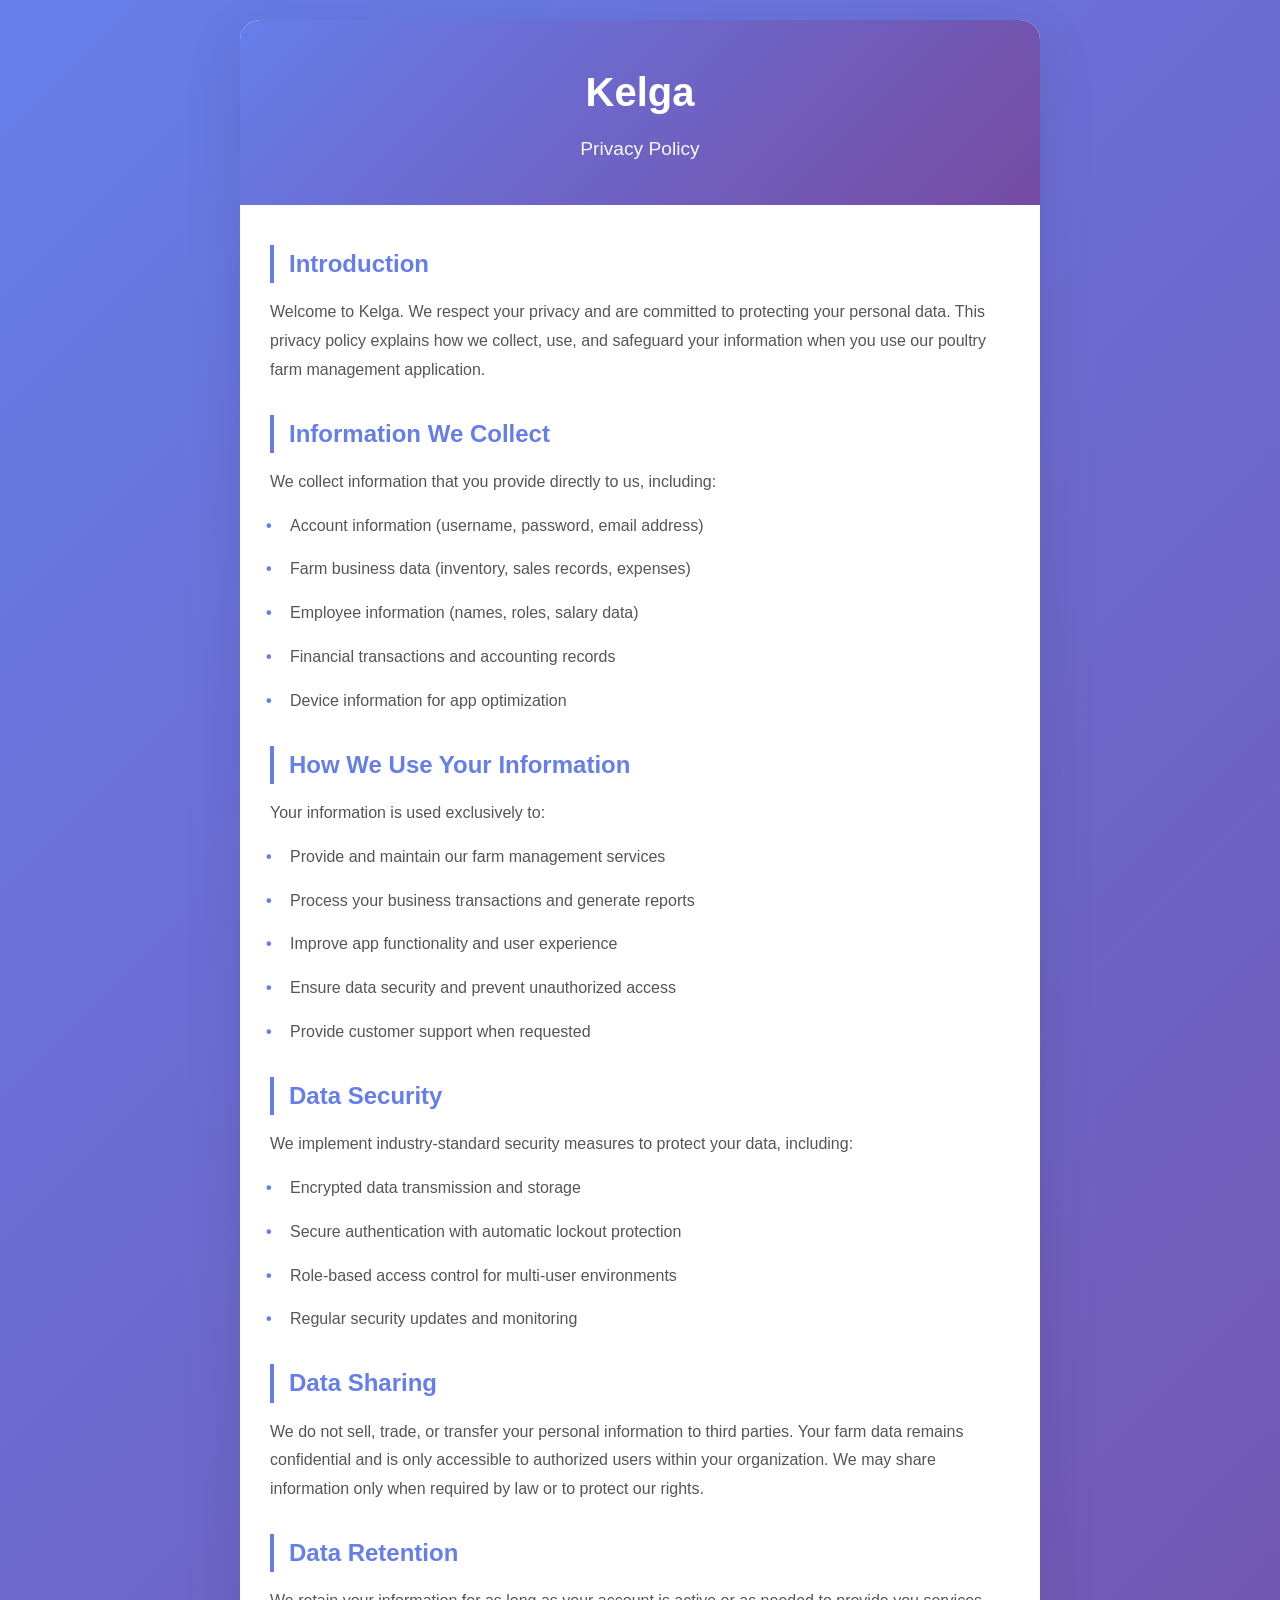
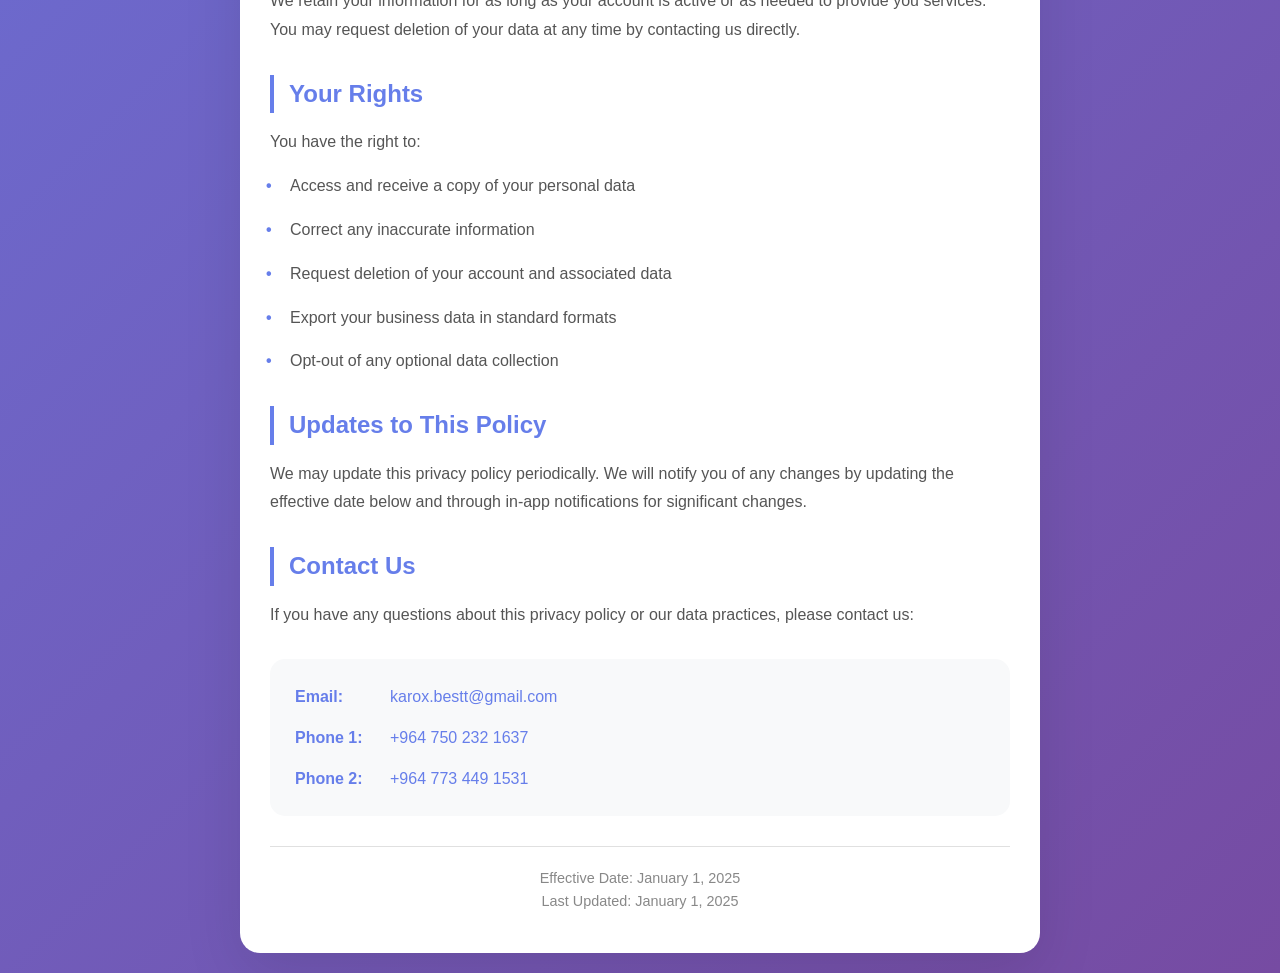
==== privacy.html @ 5ac72e9f "Create privacy.html" ====
<!DOCTYPE html>
<html lang="en">
<head>
    <meta charset="UTF-8">
    <meta name="viewport" content="width=device-width, initial-scale=1.0">
    <title>Privacy Policy - Kelga</title>
    <style>
        * {
            margin: 0;
            padding: 0;
            box-sizing: border-box;
        }
        
        body {
            font-family: -apple-system, BlinkMacSystemFont, 'Segoe UI', Roboto, Oxygen, Ubuntu, sans-serif;
            line-height: 1.6;
            color: #333;
            background: linear-gradient(135deg, #667eea 0%, #764ba2 100%);
            min-height: 100vh;
            padding: 20px;
        }
        
        .container {
            max-width: 800px;
            margin: 0 auto;
            background: white;
            border-radius: 20px;
            box-shadow: 0 20px 60px rgba(0,0,0,0.1);
            overflow: hidden;
        }
        
        .header {
            background: linear-gradient(135deg, #667eea 0%, #764ba2 100%);
            color: white;
            padding: 40px 30px;
            text-align: center;
        }
        
        .app-name {
            font-size: 2.5em;
            font-weight: bold;
            margin-bottom: 10px;
        }
        
        .subtitle {
            font-size: 1.2em;
            opacity: 0.95;
        }
        
        .content {
            padding: 40px 30px;
        }
        
        h2 {
            color: #667eea;
            margin-top: 30px;
            margin-bottom: 15px;
            font-size: 1.5em;
            border-left: 4px solid #667eea;
            padding-left: 15px;
        }
        
        h2:first-child {
            margin-top: 0;
        }
        
        p, li {
            margin-bottom: 15px;
            color: #555;
            line-height: 1.8;
        }
        
        ul {
            list-style: none;
            padding-left: 20px;
        }
        
        ul li:before {
            content: "•";
            color: #667eea;
            font-weight: bold;
            display: inline-block;
            width: 1.5em;
            margin-left: -1.5em;
        }
        
        .contact-section {
            background: #f8f9fa;
            border-radius: 15px;
            padding: 25px;
            margin-top: 30px;
        }
        
        .contact-info {
            display: flex;
            flex-direction: column;
            gap: 15px;
        }
        
        .contact-item {
            display: flex;
            align-items: center;
            gap: 15px;
            color: #555;
        }
        
        .contact-label {
            font-weight: 600;
            color: #667eea;
            min-width: 80px;
        }
        
        .contact-value {
            color: #333;
        }
        
        a {
            color: #667eea;
            text-decoration: none;
            transition: color 0.3s ease;
        }
        
        a:hover {
            color: #764ba2;
            text-decoration: underline;
        }
        
        .effective-date {
            text-align: center;
            color: #888;
            font-size: 0.9em;
            margin-top: 30px;
            padding-top: 20px;
            border-top: 1px solid #e0e0e0;
        }
        
        @media (max-width: 600px) {
            .container {
                border-radius: 0;
            }
            
            body {
                padding: 0;
            }
            
            .content {
                padding: 30px 20px;
            }
            
            .app-name {
                font-size: 2em;
            }
            
            .contact-item {
                flex-direction: column;
                align-items: flex-start;
                gap: 5px;
            }
        }
    </style>
</head>
<body>
    <div class="container">
        <div class="header">
            <div class="app-name">Kelga</div>
            <div class="subtitle">Privacy Policy</div>
        </div>
        
        <div class="content">
            <h2>Introduction</h2>
            <p>Welcome to Kelga. We respect your privacy and are committed to protecting your personal data. This privacy policy explains how we collect, use, and safeguard your information when you use our poultry farm management application.</p>
            
            <h2>Information We Collect</h2>
            <p>We collect information that you provide directly to us, including:</p>
            <ul>
                <li>Account information (username, password, email address)</li>
                <li>Farm business data (inventory, sales records, expenses)</li>
                <li>Employee information (names, roles, salary data)</li>
                <li>Financial transactions and accounting records</li>
                <li>Device information for app optimization</li>
            </ul>
            
            <h2>How We Use Your Information</h2>
            <p>Your information is used exclusively to:</p>
            <ul>
                <li>Provide and maintain our farm management services</li>
                <li>Process your business transactions and generate reports</li>
                <li>Improve app functionality and user experience</li>
                <li>Ensure data security and prevent unauthorized access</li>
                <li>Provide customer support when requested</li>
            </ul>
            
            <h2>Data Security</h2>
            <p>We implement industry-standard security measures to protect your data, including:</p>
            <ul>
                <li>Encrypted data transmission and storage</li>
                <li>Secure authentication with automatic lockout protection</li>
                <li>Role-based access control for multi-user environments</li>
                <li>Regular security updates and monitoring</li>
            </ul>
            
            <h2>Data Sharing</h2>
            <p>We do not sell, trade, or transfer your personal information to third parties. Your farm data remains confidential and is only accessible to authorized users within your organization. We may share information only when required by law or to protect our rights.</p>
            
            <h2>Data Retention</h2>
            <p>We retain your information for as long as your account is active or as needed to provide you services. You may request deletion of your data at any time by contacting us directly.</p>
            
            <h2>Your Rights</h2>
            <p>You have the right to:</p>
            <ul>
                <li>Access and receive a copy of your personal data</li>
                <li>Correct any inaccurate information</li>
                <li>Request deletion of your account and associated data</li>
                <li>Export your business data in standard formats</li>
                <li>Opt-out of any optional data collection</li>
            </ul>
            
            <h2>Updates to This Policy</h2>
            <p>We may update this privacy policy periodically. We will notify you of any changes by updating the effective date below and through in-app notifications for significant changes.</p>
            
            <h2>Contact Us</h2>
            <p>If you have any questions about this privacy policy or our data practices, please contact us:</p>
            
            <div class="contact-section">
                <div class="contact-info">
                    <div class="contact-item">
                        <span class="contact-label">Email:</span>
                        <span class="contact-value"><a href="mailto:karox.bestt@gmail.com">karox.bestt@gmail.com</a></span>
                    </div>
                    <div class="contact-item">
                        <span class="contact-label">Phone 1:</span>
                        <span class="contact-value"><a href="tel:+9647502321637">+964 750 232 1637</a></span>
                    </div>
                    <div class="contact-item">
                        <span class="contact-label">Phone 2:</span>
                        <span class="contact-value"><a href="tel:+9647734491531">+964 773 449 1531</a></span>
                    </div>
                </div>
            </div>
            
            <div class="effective-date">
                Effective Date: January 1, 2025<br>
                Last Updated: January 1, 2025
            </div>
        </div>
    </div>
</body>
</html>
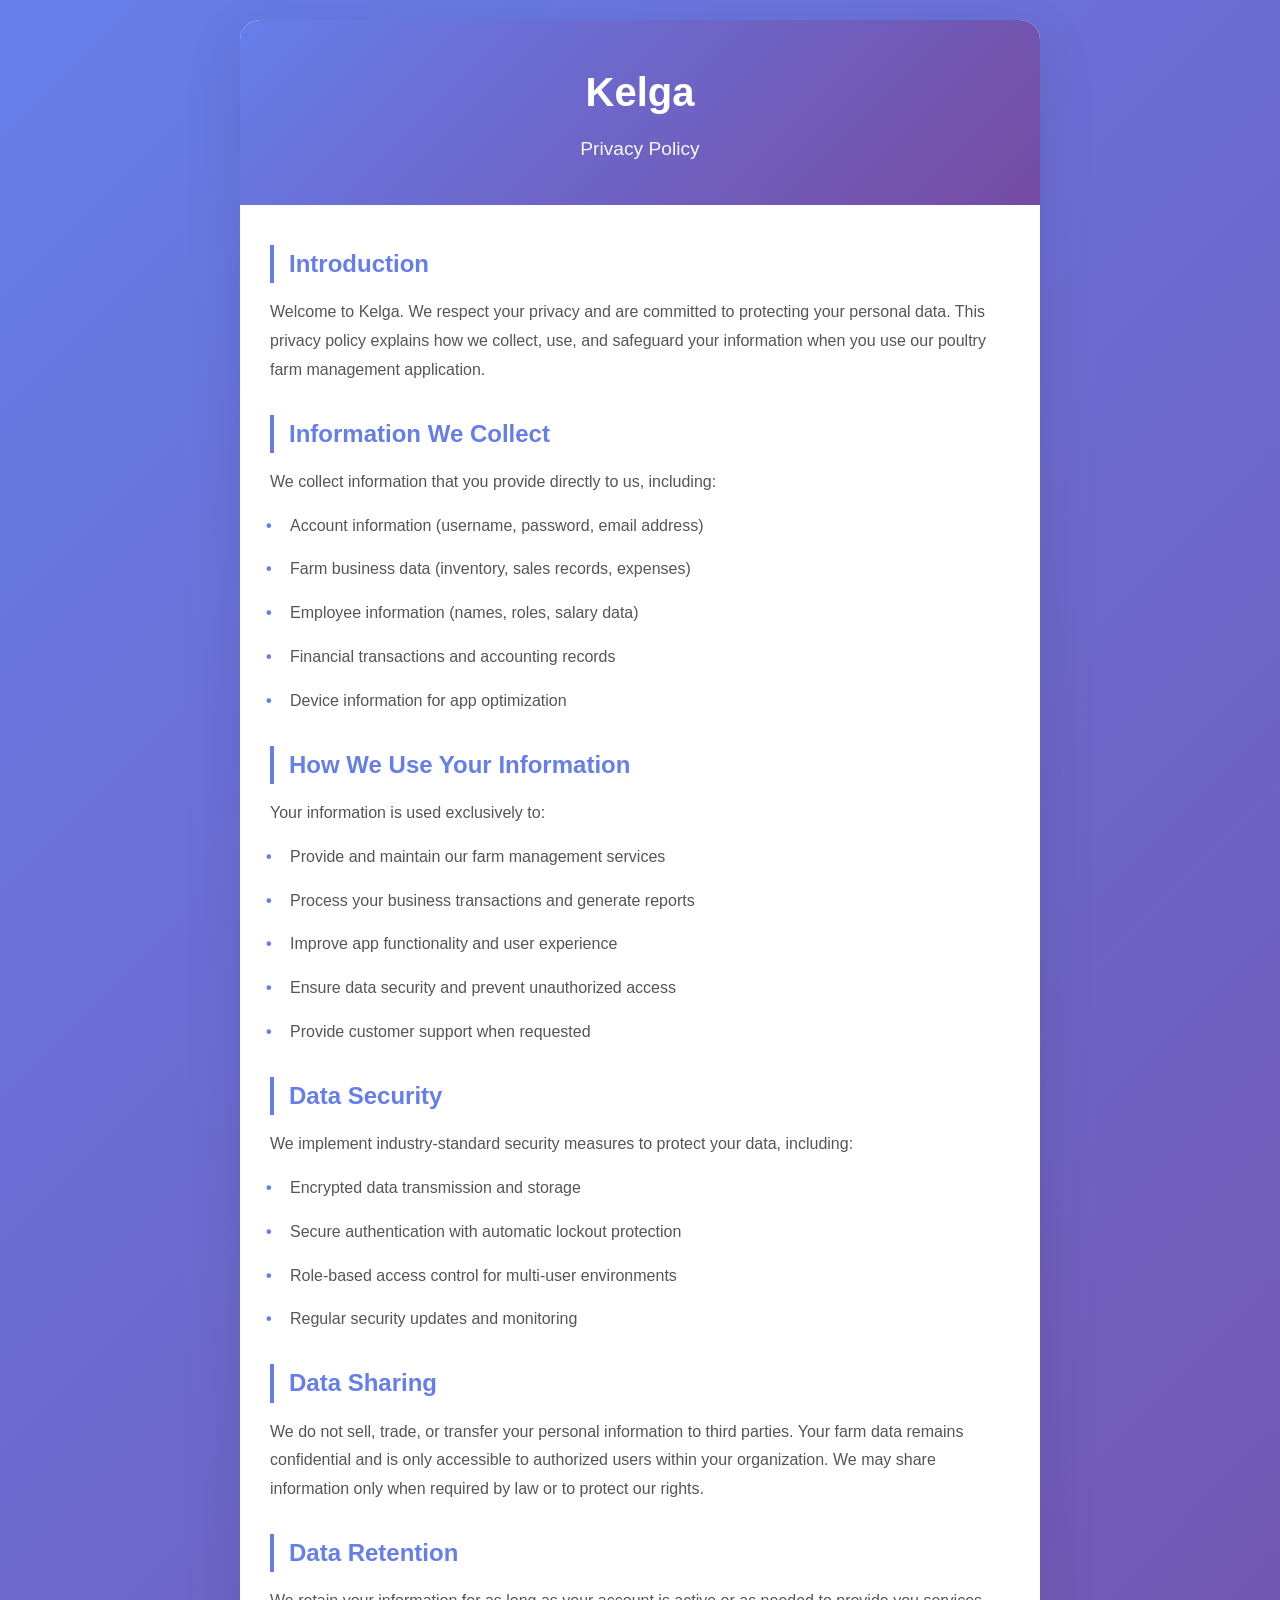
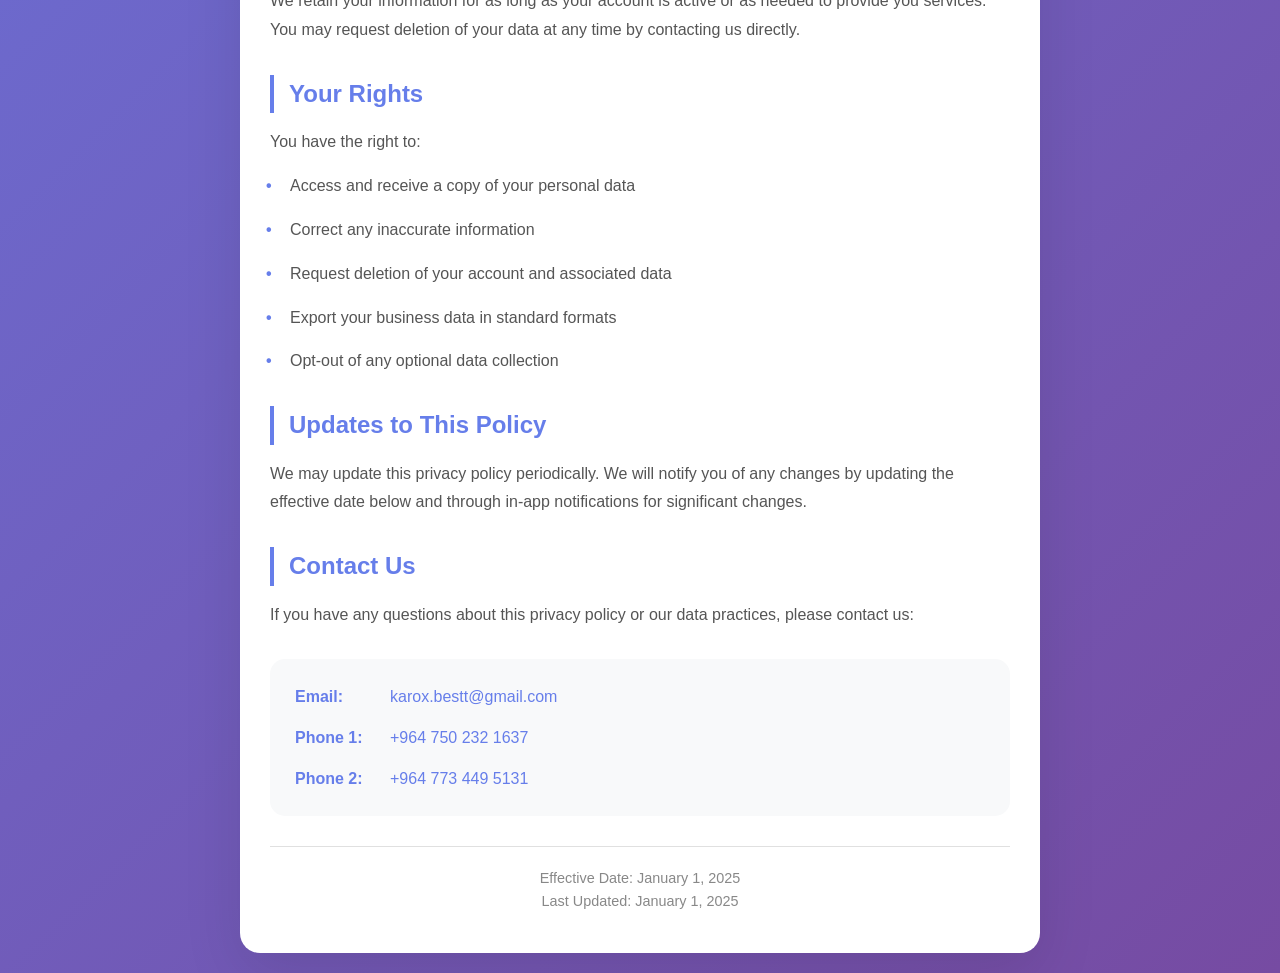
==== commit 6fe07c52: "Update privacy.html" ====
--- a/privacy.html
+++ b/privacy.html
@@ -4,6 +4,8 @@
     <meta charset="UTF-8">
     <meta name="viewport" content="width=device-width, initial-scale=1.0">
     <title>Privacy Policy - Kelga</title>
+    <link rel="icon" type="image/png" href="favicon.png">
+    <link rel="apple-touch-icon" href="logo.png">
     <style>
         * {
             margin: 0;
@@ -233,7 +235,7 @@
                     </div>
                     <div class="contact-item">
                         <span class="contact-label">Phone 2:</span>
-                        <span class="contact-value"><a href="tel:+9647734491531">+964 773 449 1531</a></span>
+                        <span class="contact-value"><a href="tel:+9647734491531">+964 773 449 5131</a></span>
                     </div>
                 </div>
             </div>
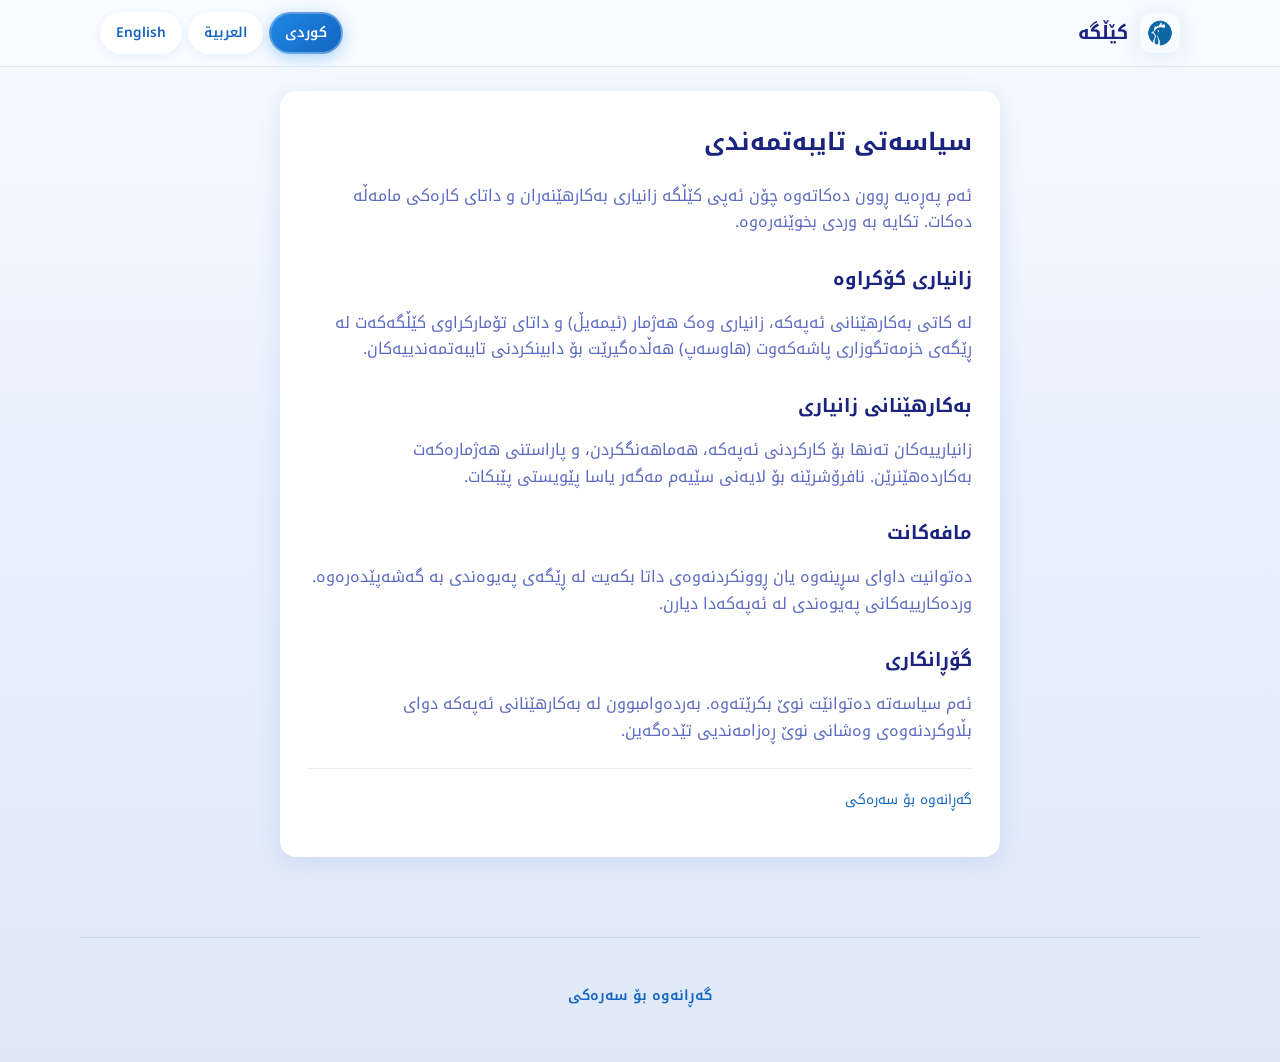
==== commit bb6fb8aa: "Rebuild Kelga site: landing page, KU/AR/EN, plans and WhatsApp, privacy policy. Made-with: Cursor" ====
--- a/privacy.html
+++ b/privacy.html
@@ -1,250 +1,56 @@
 <!DOCTYPE html>
-<html lang="en">
-<head>
-    <meta charset="UTF-8">
-    <meta name="viewport" content="width=device-width, initial-scale=1.0">
-    <title>Privacy Policy - Kelga</title>
-    <link rel="icon" type="image/png" href="favicon.png">
-    <link rel="apple-touch-icon" href="logo.png">
-    <style>
-        * {
-            margin: 0;
-            padding: 0;
-            box-sizing: border-box;
-        }
-        
-        body {
-            font-family: -apple-system, BlinkMacSystemFont, 'Segoe UI', Roboto, Oxygen, Ubuntu, sans-serif;
-            line-height: 1.6;
-            color: #333;
-            background: linear-gradient(135deg, #667eea 0%, #764ba2 100%);
-            min-height: 100vh;
-            padding: 20px;
-        }
-        
-        .container {
-            max-width: 800px;
-            margin: 0 auto;
-            background: white;
-            border-radius: 20px;
-            box-shadow: 0 20px 60px rgba(0,0,0,0.1);
-            overflow: hidden;
-        }
-        
-        .header {
-            background: linear-gradient(135deg, #667eea 0%, #764ba2 100%);
-            color: white;
-            padding: 40px 30px;
-            text-align: center;
-        }
-        
-        .app-name {
-            font-size: 2.5em;
-            font-weight: bold;
-            margin-bottom: 10px;
-        }
-        
-        .subtitle {
-            font-size: 1.2em;
-            opacity: 0.95;
-        }
-        
-        .content {
-            padding: 40px 30px;
-        }
-        
-        h2 {
-            color: #667eea;
-            margin-top: 30px;
-            margin-bottom: 15px;
-            font-size: 1.5em;
-            border-left: 4px solid #667eea;
-            padding-left: 15px;
-        }
-        
-        h2:first-child {
-            margin-top: 0;
-        }
-        
-        p, li {
-            margin-bottom: 15px;
-            color: #555;
-            line-height: 1.8;
-        }
-        
-        ul {
-            list-style: none;
-            padding-left: 20px;
-        }
-        
-        ul li:before {
-            content: "•";
-            color: #667eea;
-            font-weight: bold;
-            display: inline-block;
-            width: 1.5em;
-            margin-left: -1.5em;
-        }
-        
-        .contact-section {
-            background: #f8f9fa;
-            border-radius: 15px;
-            padding: 25px;
-            margin-top: 30px;
-        }
-        
-        .contact-info {
-            display: flex;
-            flex-direction: column;
-            gap: 15px;
-        }
-        
-        .contact-item {
-            display: flex;
-            align-items: center;
-            gap: 15px;
-            color: #555;
-        }
-        
-        .contact-label {
-            font-weight: 600;
-            color: #667eea;
-            min-width: 80px;
-        }
-        
-        .contact-value {
-            color: #333;
-        }
-        
-        a {
-            color: #667eea;
-            text-decoration: none;
-            transition: color 0.3s ease;
-        }
-        
-        a:hover {
-            color: #764ba2;
-            text-decoration: underline;
-        }
-        
-        .effective-date {
-            text-align: center;
-            color: #888;
-            font-size: 0.9em;
-            margin-top: 30px;
-            padding-top: 20px;
-            border-top: 1px solid #e0e0e0;
-        }
-        
-        @media (max-width: 600px) {
-            .container {
-                border-radius: 0;
-            }
-            
-            body {
-                padding: 0;
-            }
-            
-            .content {
-                padding: 30px 20px;
-            }
-            
-            .app-name {
-                font-size: 2em;
-            }
-            
-            .contact-item {
-                flex-direction: column;
-                align-items: flex-start;
-                gap: 5px;
-            }
-        }
-    </style>
-</head>
-<body>
-    <div class="container">
-        <div class="header">
-            <div class="app-name">Kelga</div>
-            <div class="subtitle">Privacy Policy</div>
+<html lang="ckb" dir="rtl">
+  <head>
+    <meta charset="utf-8" />
+    <meta name="viewport" content="width=device-width, initial-scale=1" />
+    <title>سیاسەتی تایبەتمەندی — کێڵگە</title>
+    <link rel="preconnect" href="https://fonts.googleapis.com" />
+    <link rel="preconnect" href="https://fonts.gstatic.com" crossorigin />
+    <link
+      href="https://fonts.googleapis.com/css2?family=Inter:wght@400;500;600;700&family=Noto+Kufi+Arabic:wght@400;500;600;700&display=swap"
+      rel="stylesheet"
+    />
+    <link rel="stylesheet" href="css/styles.css" />
+    <link rel="icon" href="assets/logo.png" type="image/png" />
+  </head>
+  <body>
+    <header class="site-header">
+      <div class="header-inner">
+        <a class="brand" href="index.html">
+          <img src="assets/logo.png" width="40" height="40" alt="" />
+          <span data-i18n="brand">کێڵگە</span>
+        </a>
+        <div class="lang-switch" role="group" aria-label="Language">
+          <button type="button" data-lang="ku" aria-pressed="true">کوردی</button>
+          <button type="button" data-lang="ar" aria-pressed="false">العربية</button>
+          <button type="button" data-lang="en" aria-pressed="false">English</button>
         </div>
-        
-        <div class="content">
-            <h2>Introduction</h2>
-            <p>Welcome to Kelga. We respect your privacy and are committed to protecting your personal data. This privacy policy explains how we collect, use, and safeguard your information when you use our poultry farm management application.</p>
-            
-            <h2>Information We Collect</h2>
-            <p>We collect information that you provide directly to us, including:</p>
-            <ul>
-                <li>Account information (username, password, email address)</li>
-                <li>Farm business data (inventory, sales records, expenses)</li>
-                <li>Employee information (names, roles, salary data)</li>
-                <li>Financial transactions and accounting records</li>
-                <li>Device information for app optimization</li>
-            </ul>
-            
-            <h2>How We Use Your Information</h2>
-            <p>Your information is used exclusively to:</p>
-            <ul>
-                <li>Provide and maintain our farm management services</li>
-                <li>Process your business transactions and generate reports</li>
-                <li>Improve app functionality and user experience</li>
-                <li>Ensure data security and prevent unauthorized access</li>
-                <li>Provide customer support when requested</li>
-            </ul>
-            
-            <h2>Data Security</h2>
-            <p>We implement industry-standard security measures to protect your data, including:</p>
-            <ul>
-                <li>Encrypted data transmission and storage</li>
-                <li>Secure authentication with automatic lockout protection</li>
-                <li>Role-based access control for multi-user environments</li>
-                <li>Regular security updates and monitoring</li>
-            </ul>
-            
-            <h2>Data Sharing</h2>
-            <p>We do not sell, trade, or transfer your personal information to third parties. Your farm data remains confidential and is only accessible to authorized users within your organization. We may share information only when required by law or to protect our rights.</p>
-            
-            <h2>Data Retention</h2>
-            <p>We retain your information for as long as your account is active or as needed to provide you services. You may request deletion of your data at any time by contacting us directly.</p>
-            
-            <h2>Your Rights</h2>
-            <p>You have the right to:</p>
-            <ul>
-                <li>Access and receive a copy of your personal data</li>
-                <li>Correct any inaccurate information</li>
-                <li>Request deletion of your account and associated data</li>
-                <li>Export your business data in standard formats</li>
-                <li>Opt-out of any optional data collection</li>
-            </ul>
-            
-            <h2>Updates to This Policy</h2>
-            <p>We may update this privacy policy periodically. We will notify you of any changes by updating the effective date below and through in-app notifications for significant changes.</p>
-            
-            <h2>Contact Us</h2>
-            <p>If you have any questions about this privacy policy or our data practices, please contact us:</p>
-            
-            <div class="contact-section">
-                <div class="contact-info">
-                    <div class="contact-item">
-                        <span class="contact-label">Email:</span>
-                        <span class="contact-value"><a href="mailto:karox.bestt@gmail.com">karox.bestt@gmail.com</a></span>
-                    </div>
-                    <div class="contact-item">
-                        <span class="contact-label">Phone 1:</span>
-                        <span class="contact-value"><a href="tel:+9647502321637">+964 750 232 1637</a></span>
-                    </div>
-                    <div class="contact-item">
-                        <span class="contact-label">Phone 2:</span>
-                        <span class="contact-value"><a href="tel:+9647734491531">+964 773 449 5131</a></span>
-                    </div>
-                </div>
-            </div>
-            
-            <div class="effective-date">
-                Effective Date: January 1, 2025<br>
-                Last Updated: January 1, 2025
-            </div>
-        </div>
-    </div>
-</body>
+      </div>
+    </header>
+
+    <main style="padding-top: 24px">
+      <article class="prose">
+        <h1 data-i18n="h1">سیاسەتی تایبەتمەندی</h1>
+        <p data-i18n="lead"></p>
+        <h2 data-i18n="s1h"></h2>
+        <p data-i18n="s1p"></p>
+        <h2 data-i18n="s2h"></h2>
+        <p data-i18n="s2p"></p>
+        <h2 data-i18n="s3h"></h2>
+        <p data-i18n="s3p"></p>
+        <h2 data-i18n="s4h"></h2>
+        <p data-i18n="s4p"></p>
+        <p class="lang-note"><a href="index.html" data-i18n="back"></a></p>
+      </article>
+    </main>
+
+    <footer class="site-footer">
+      <p><a href="index.html" data-i18n="back"></a></p>
+    </footer>
+
+    <script src="js/i18n.js"></script>
+    <script>
+      KelgaI18n.initPrivacy();
+    </script>
+  </body>
 </html>
--- a/css/styles.css
+++ b/css/styles.css
@@ -0,0 +1,620 @@
+/* Kelga landing — aligned with app onboarding (blue gradient, soft cards) */
+:root {
+  --blue: #1565c0;
+  --blue-deep: #0d47a1;
+  --blue-bright: #1e88e5;
+  --surface: #ffffff;
+  --bg-from: #f8fbff;
+  --bg-to: #e8f0fe;
+  --text: #1a237e;
+  --text-muted: #5c6bc0;
+  --shadow: 0 4px 24px rgba(21, 101, 192, 0.12);
+  --shadow-hover: 0 8px 32px rgba(21, 101, 192, 0.18);
+  --radius: 16px;
+  --radius-sm: 12px;
+}
+
+*,
+*::before,
+*::after {
+  box-sizing: border-box;
+}
+
+html {
+  scroll-behavior: smooth;
+}
+
+body {
+  margin: 0;
+  min-height: 100vh;
+  font-family: "Noto Kufi Arabic", system-ui, sans-serif;
+  color: var(--text);
+  background: linear-gradient(180deg, var(--bg-from) 0%, var(--bg-to) 45%, #dfe8f6 100%);
+  line-height: 1.65;
+}
+
+body.lang-en {
+  font-family: "Inter", system-ui, sans-serif;
+}
+
+a {
+  color: var(--blue);
+  text-decoration: none;
+}
+
+a:hover {
+  text-decoration: underline;
+}
+
+img {
+  max-width: 100%;
+  height: auto;
+}
+
+.site-header {
+  position: sticky;
+  top: 0;
+  z-index: 50;
+  background: rgba(248, 251, 255, 0.92);
+  backdrop-filter: blur(12px);
+  border-bottom: 1px solid rgba(21, 101, 192, 0.1);
+}
+
+.header-inner {
+  max-width: 1120px;
+  margin: 0 auto;
+  padding: 12px 20px;
+  display: flex;
+  align-items: center;
+  justify-content: space-between;
+  gap: 16px;
+  flex-wrap: wrap;
+}
+
+.brand {
+  display: flex;
+  align-items: center;
+  gap: 12px;
+  font-weight: 700;
+  font-size: 1.15rem;
+  color: var(--text);
+  text-decoration: none;
+}
+
+.brand:hover {
+  text-decoration: none;
+  opacity: 0.9;
+}
+
+.brand img {
+  width: 40px;
+  height: 40px;
+  border-radius: 12px;
+  box-shadow: var(--shadow);
+}
+
+.lang-switch {
+  display: flex;
+  gap: 6px;
+  flex-wrap: wrap;
+  align-items: center;
+}
+
+.lang-switch button {
+  font: inherit;
+  font-size: 0.85rem;
+  font-weight: 600;
+  padding: 8px 14px;
+  border: 2px solid transparent;
+  border-radius: 999px;
+  background: #fff;
+  color: var(--blue);
+  cursor: pointer;
+  box-shadow: 0 2px 8px rgba(21, 101, 192, 0.08);
+  transition: transform 0.15s ease, box-shadow 0.15s ease, border-color 0.15s ease;
+}
+
+.lang-switch button:hover {
+  transform: translateY(-1px);
+  box-shadow: var(--shadow);
+}
+
+.lang-switch button[aria-pressed="true"] {
+  background: linear-gradient(135deg, var(--blue-bright), var(--blue));
+  color: #fff;
+  border-color: rgba(255, 255, 255, 0.3);
+  box-shadow: 0 4px 16px rgba(30, 136, 229, 0.35);
+}
+
+.nav-links {
+  display: flex;
+  gap: 20px;
+  align-items: center;
+}
+
+.nav-links a {
+  font-weight: 600;
+  font-size: 0.9rem;
+  color: var(--text-muted);
+}
+
+.nav-links a:hover {
+  color: var(--blue);
+}
+
+main {
+  max-width: 1120px;
+  margin: 0 auto;
+  padding: 32px 20px 80px;
+}
+
+.hero {
+  display: grid;
+  grid-template-columns: 1fr;
+  gap: 40px;
+  align-items: center;
+  padding: 24px 0 48px;
+}
+
+@media (min-width: 900px) {
+  .hero {
+    grid-template-columns: 1.05fr 0.95fr;
+    gap: 48px;
+    padding: 48px 0 64px;
+  }
+}
+
+.hero-copy h1 {
+  margin: 0 0 16px;
+  font-size: clamp(1.75rem, 4vw, 2.35rem);
+  font-weight: 700;
+  line-height: 1.25;
+  color: var(--text);
+}
+
+.hero-copy .tagline {
+  margin: 0 0 24px;
+  font-size: 1.05rem;
+  color: var(--text-muted);
+  max-width: 36em;
+}
+
+.store-row {
+  display: flex;
+  flex-wrap: wrap;
+  gap: 12px;
+}
+
+.btn-store {
+  display: inline-flex;
+  align-items: center;
+  gap: 10px;
+  padding: 12px 20px;
+  border-radius: var(--radius-sm);
+  font-weight: 700;
+  font-size: 0.95rem;
+  color: #fff;
+  text-decoration: none;
+  transition: transform 0.15s ease, box-shadow 0.15s ease;
+}
+
+.btn-store:hover {
+  text-decoration: none;
+  transform: translateY(-2px);
+}
+
+.btn-store--play {
+  background: linear-gradient(135deg, #00c853, #009624);
+  box-shadow: 0 4px 16px rgba(0, 150, 36, 0.35);
+}
+
+.btn-store--ios {
+  background: linear-gradient(135deg, #5c6bc0, #3949ab);
+  box-shadow: 0 4px 16px rgba(57, 73, 171, 0.35);
+}
+
+.btn-store svg {
+  flex-shrink: 0;
+}
+
+.hero-visual {
+  position: relative;
+}
+
+.hero-card {
+  background: var(--surface);
+  border-radius: 24px;
+  padding: 28px;
+  box-shadow: var(--shadow-hover);
+  border: 1px solid rgba(21, 101, 192, 0.12);
+}
+
+.hero-card .badge {
+  display: inline-block;
+  padding: 6px 14px;
+  border-radius: 999px;
+  background: linear-gradient(135deg, #e3f2fd, #bbdefb);
+  color: var(--blue-deep);
+  font-size: 0.8rem;
+  font-weight: 700;
+  margin-bottom: 16px;
+}
+
+.hero-card ul {
+  margin: 0;
+  padding: 0;
+  list-style: none;
+}
+
+.hero-card li {
+  padding: 10px 0;
+  padding-inline-start: 28px;
+  position: relative;
+  font-weight: 500;
+  color: var(--text);
+  border-bottom: 1px solid rgba(21, 101, 192, 0.08);
+}
+
+.hero-card li:last-child {
+  border-bottom: none;
+}
+
+.hero-card li::before {
+  content: "";
+  position: absolute;
+  inset-inline-start: 0;
+  top: 50%;
+  transform: translateY(-50%);
+  width: 10px;
+  height: 10px;
+  border-radius: 50%;
+  background: linear-gradient(135deg, var(--blue-bright), var(--blue));
+}
+
+.section-title {
+  text-align: center;
+  margin: 56px 0 12px;
+  font-size: 1.5rem;
+  font-weight: 700;
+}
+
+.section-sub {
+  text-align: center;
+  margin: 0 auto 36px;
+  max-width: 520px;
+  color: var(--text-muted);
+  font-size: 1rem;
+}
+
+.features {
+  display: grid;
+  grid-template-columns: 1fr;
+  gap: 20px;
+}
+
+@media (min-width: 640px) {
+  .features {
+    grid-template-columns: repeat(2, 1fr);
+  }
+}
+
+@media (min-width: 960px) {
+  .features {
+    grid-template-columns: repeat(3, 1fr);
+  }
+}
+
+.feature-card {
+  background: var(--surface);
+  border-radius: var(--radius);
+  padding: 24px;
+  box-shadow: var(--shadow);
+  border: 1px solid rgba(21, 101, 192, 0.1);
+  transition: transform 0.2s ease, box-shadow 0.2s ease;
+}
+
+.feature-card:hover {
+  transform: translateY(-4px);
+  box-shadow: var(--shadow-hover);
+}
+
+.feature-card .icon {
+  width: 48px;
+  height: 48px;
+  border-radius: 14px;
+  background: linear-gradient(135deg, #e3f2fd, #90caf9);
+  display: flex;
+  align-items: center;
+  justify-content: center;
+  font-size: 1.4rem;
+  margin-bottom: 14px;
+}
+
+.feature-card h3 {
+  margin: 0 0 8px;
+  font-size: 1.05rem;
+  font-weight: 700;
+}
+
+.feature-card p {
+  margin: 0;
+  font-size: 0.92rem;
+  color: var(--text-muted);
+}
+
+.cta-band {
+  margin-top: 64px;
+  padding: 40px 28px;
+  border-radius: 24px;
+  background: linear-gradient(135deg, var(--blue-bright), var(--blue));
+  color: #fff;
+  text-align: center;
+  box-shadow: 0 12px 40px rgba(21, 101, 192, 0.35);
+}
+
+.cta-band h2 {
+  margin: 0 0 12px;
+  font-size: 1.35rem;
+}
+
+.cta-band p {
+  margin: 0 0 24px;
+  opacity: 0.95;
+  max-width: 480px;
+  margin-inline: auto;
+}
+
+.cta-band .store-row {
+  justify-content: center;
+}
+
+.cta-band .btn-store {
+  background: #fff;
+  color: var(--blue);
+  box-shadow: 0 4px 20px rgba(0, 0, 0, 0.15);
+}
+
+.cta-band .btn-store:hover {
+  background: #f5f5f5;
+}
+
+.pricing-section {
+  margin-top: 48px;
+}
+
+.pricing-section > .section-title {
+  margin-top: 32px;
+}
+
+.pricing-intro {
+  text-align: center;
+  margin: 0 auto 28px;
+  max-width: 560px;
+  color: var(--text-muted);
+  font-size: 1rem;
+}
+
+.pricing-grid {
+  display: grid;
+  grid-template-columns: 1fr;
+  gap: 20px;
+  max-width: 720px;
+  margin: 0 auto 32px;
+}
+
+@media (min-width: 640px) {
+  .pricing-grid {
+    grid-template-columns: repeat(2, 1fr);
+  }
+}
+
+.plan-card {
+  background: var(--surface);
+  border-radius: var(--radius);
+  padding: 24px;
+  box-shadow: var(--shadow);
+  border: 2px solid rgba(21, 101, 192, 0.12);
+  display: flex;
+  flex-direction: column;
+  gap: 12px;
+}
+
+.plan-card--featured {
+  border-color: var(--blue-bright);
+  box-shadow: var(--shadow-hover);
+}
+
+.plan-card h3 {
+  margin: 0;
+  font-size: 1.1rem;
+  font-weight: 700;
+}
+
+.plan-card .price {
+  margin: 0;
+  font-size: 1.35rem;
+  font-weight: 700;
+  color: var(--blue-deep);
+}
+
+.plan-card .plan-msg {
+  margin: 0;
+  font-size: 0.85rem;
+  color: var(--text-muted);
+  line-height: 1.5;
+  padding: 12px;
+  background: rgba(21, 101, 192, 0.06);
+  border-radius: var(--radius-sm);
+}
+
+.btn-whatsapp {
+  display: inline-flex;
+  align-items: center;
+  justify-content: center;
+  gap: 8px;
+  margin-top: auto;
+  padding: 12px 16px;
+  border-radius: var(--radius-sm);
+  font-weight: 700;
+  font-size: 0.9rem;
+  color: #fff;
+  background: linear-gradient(135deg, #25d366, #128c7e);
+  text-decoration: none;
+  transition: transform 0.15s ease, box-shadow 0.15s ease;
+}
+
+.btn-whatsapp:hover {
+  text-decoration: none;
+  transform: translateY(-2px);
+  box-shadow: 0 6px 20px rgba(37, 211, 102, 0.45);
+}
+
+.contact-disclosure {
+  max-width: 640px;
+  margin: 8px auto 0;
+  border: none;
+}
+
+.contact-disclosure__summary {
+  list-style: none;
+  cursor: pointer;
+  display: flex;
+  align-items: center;
+  justify-content: space-between;
+  gap: 12px;
+  padding: 16px 20px;
+  background: var(--surface);
+  border-radius: var(--radius);
+  box-shadow: var(--shadow);
+  border: 2px solid rgba(21, 101, 192, 0.15);
+  font-weight: 700;
+  font-size: 1rem;
+  color: var(--text);
+  transition: box-shadow 0.2s ease, border-color 0.2s ease;
+}
+
+.contact-disclosure__summary::-webkit-details-marker {
+  display: none;
+}
+
+.contact-disclosure__summary:hover {
+  border-color: var(--blue-bright);
+  box-shadow: var(--shadow-hover);
+}
+
+.contact-disclosure__chev {
+  flex-shrink: 0;
+  width: 10px;
+  height: 10px;
+  border-inline-end: 2px solid var(--blue);
+  border-block-end: 2px solid var(--blue);
+  transform: rotate(45deg);
+  margin-block-end: 4px;
+  opacity: 0.75;
+  transition: transform 0.25s ease;
+}
+
+.contact-disclosure[open] .contact-disclosure__chev {
+  transform: rotate(225deg);
+  margin-block-end: -2px;
+}
+
+.contact-block {
+  max-width: 640px;
+  margin: 0 auto;
+  padding: 28px;
+  background: var(--surface);
+  border-radius: var(--radius);
+  box-shadow: var(--shadow);
+  border: 1px solid rgba(21, 101, 192, 0.1);
+}
+
+.contact-block--panel {
+  margin-top: 14px;
+  border-radius: var(--radius);
+}
+
+.contact-block h3 {
+  margin: 0 0 16px;
+  font-size: 1.15rem;
+  text-align: center;
+}
+
+.contact-list {
+  margin: 0;
+  padding: 0;
+  list-style: none;
+  display: flex;
+  flex-direction: column;
+  gap: 12px;
+}
+
+.contact-list li {
+  display: flex;
+  flex-wrap: wrap;
+  align-items: baseline;
+  gap: 8px 12px;
+  padding: 10px 0;
+  border-bottom: 1px solid rgba(21, 101, 192, 0.08);
+}
+
+.contact-list li:last-child {
+  border-bottom: none;
+}
+
+.contact-list .label {
+  font-weight: 700;
+  min-width: 7em;
+  color: var(--text);
+}
+
+.contact-list a {
+  font-weight: 600;
+  word-break: break-all;
+}
+
+.site-footer {
+  max-width: 1120px;
+  margin: 0 auto;
+  padding: 32px 20px 40px;
+  text-align: center;
+  font-size: 0.88rem;
+  color: var(--text-muted);
+  border-top: 1px solid rgba(21, 101, 192, 0.12);
+}
+
+.site-footer a {
+  font-weight: 600;
+}
+
+/* Privacy page prose */
+.prose {
+  max-width: 720px;
+  margin: 0 auto;
+  background: var(--surface);
+  padding: 32px 28px;
+  border-radius: var(--radius);
+  box-shadow: var(--shadow);
+}
+
+.prose h1 {
+  margin-top: 0;
+  font-size: 1.5rem;
+}
+
+.prose h2 {
+  font-size: 1.15rem;
+  margin-top: 1.75rem;
+}
+
+.prose p {
+  color: var(--text-muted);
+}
+
+.lang-note {
+  font-size: 0.85rem;
+  color: var(--text-muted);
+  margin-top: 24px;
+  padding-top: 20px;
+  border-top: 1px solid rgba(21, 101, 192, 0.1);
+}
